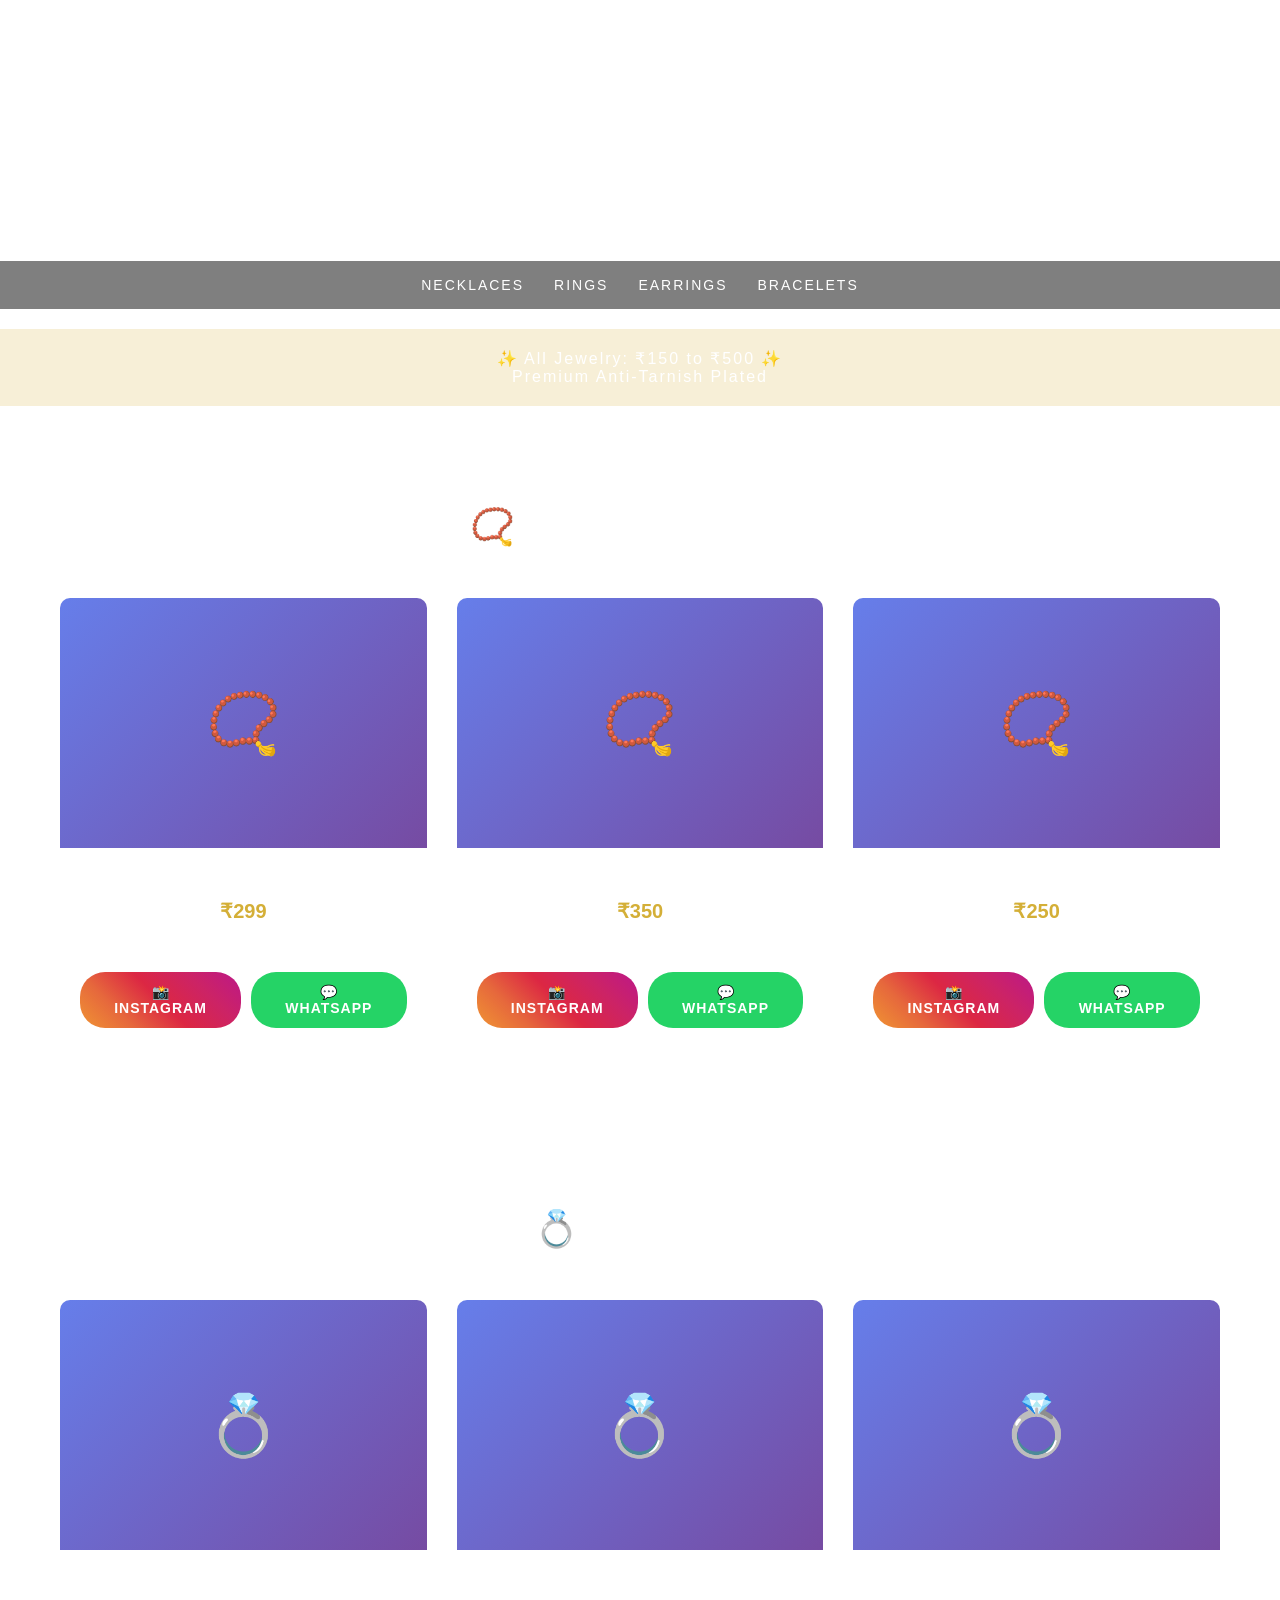
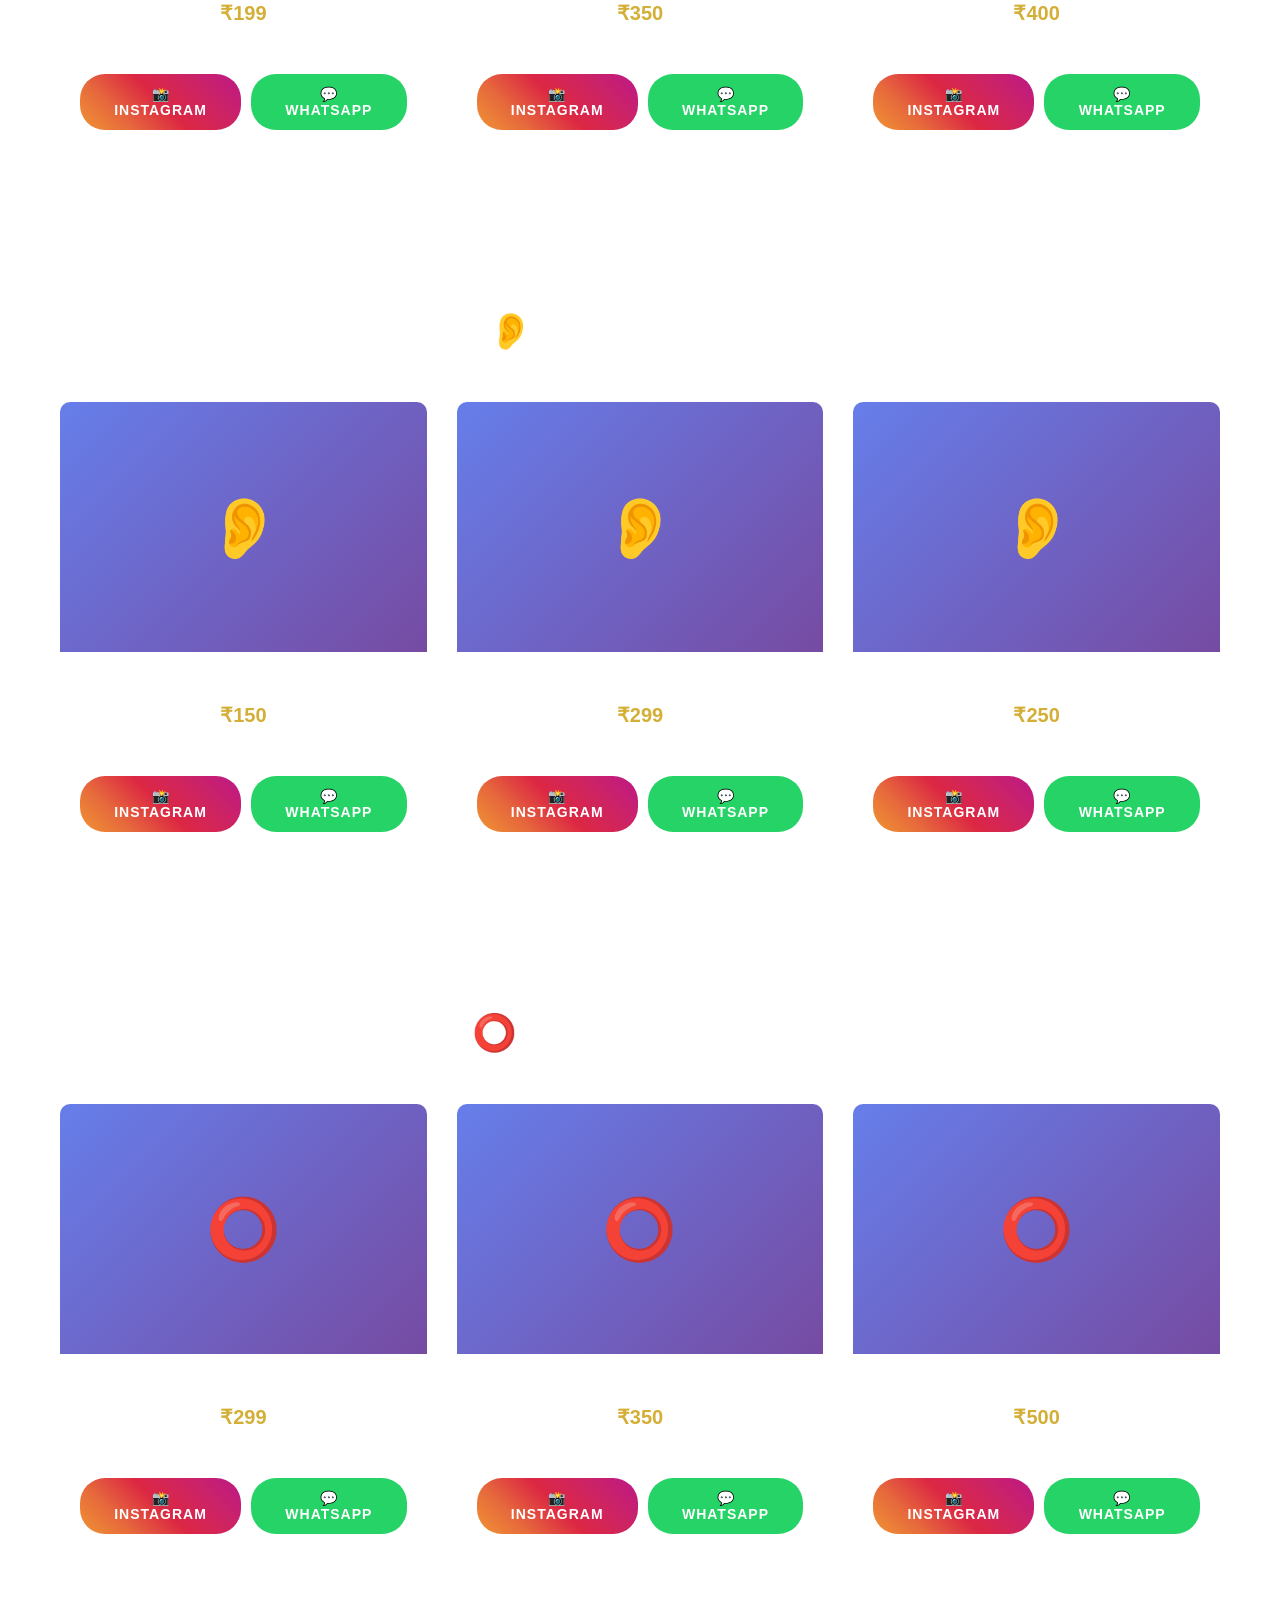
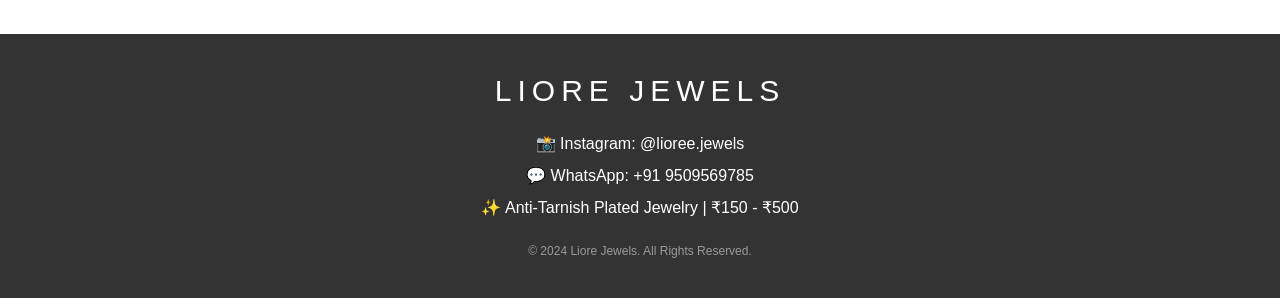
==== intel.html @ 283b18bf "Rename blackbox-output-code-93QWC4JUF7.html to intel.html" ====
<!DOCTYPE html>
<html lang="en">
<head>
    <meta charset="UTF-8">
    <meta name="viewport" content="width=device-width, initial-scale=1.0">
    <title>Liore Jewels | Elegant Anti-Tarnish Jewelry</title>
    <style>
        * {
            margin: 0;
            padding: 0;
            box-sizing: border-box;
            font-family: 'Segoe UI', Tahoma, Geneva, Verdana, sans-serif;
        }

        body {
            overflow-x: hidden;
        }

        /* VIDEO BACKGROUND */
        .video-bg {
            position: fixed;
            right: 0;
            bottom: 0;
            min-width: 100%;
            min-height: 100%;
            z-index: -1;
            object-fit: cover;
            filter: brightness(0.4);
        }

        /* HEADER */
        header {
            text-align: center;
            padding: 60px 20px;
            color: white;
        }

        .logo {
            font-size: 48px;
            font-weight: 300;
            letter-spacing: 8px;
            margin-bottom: 10px;
            text-transform: uppercase;
        }

        .tagline {
            font-size: 16px;
            opacity: 0.8;
            letter-spacing: 4px;
        }

        .scroll-down {
            margin-top: 40px;
            animation: bounce 2s infinite;
        }

        @keyframes bounce {
            0%, 20%, 50%, 80%, 100% {transform: translateY(0);}
            40% {transform: translateY(-10px);}
            60% {transform: translateY(-5px);}
        }

        /* NAVIGATION */
        nav {
            background: rgba(0,0,0,0.5);
            padding: 15px 0;
            position: sticky;
            top: 0;
            z-index: 100;
            backdrop-filter: blur(10px);
        }

        nav ul {
            display: flex;
            justify-content: center;
            list-style: none;
            flex-wrap: wrap;
            gap: 30px;
        }

        nav a {
            color: white;
            text-decoration: none;
            font-size: 14px;
            letter-spacing: 2px;
            text-transform: uppercase;
            transition: 0.3s;
        }

        nav a:hover {
            color: #d4af37;
        }

        /* SECTIONS */
        section {
            padding: 80px 20px;
            max-width: 1200px;
            margin: 0 auto;
        }

        .section-title {
            text-align: center;
            color: white;
            font-size: 36px;
            font-weight: 300;
            letter-spacing: 6px;
            margin-bottom: 50px;
            text-transform: uppercase;
        }

        /* PRODUCT GRID */
        .product-grid {
            display: grid;
            grid-template-columns: repeat(auto-fit, minmax(250px, 1fr));
            gap: 30px;
        }

        .product-card {
            background: rgba(255,255,255,0.1);
            border-radius: 10px;
            overflow: hidden;
            backdrop-filter: blur(10px);
            transition: 0.3s;
        }

        .product-card:hover {
            transform: translateY(-10px);
            background: rgba(255,255,255,0.15);
        }

        .product-image {
            width: 100%;
            height: 250px;
            background: linear-gradient(135deg, #667eea 0%, #764ba2 100%);
            display: flex;
            align-items: center;
            justify-content: center;
            font-size: 60px;
        }

        .product-info {
            padding: 20px;
            text-align: center;
            color: white;
        }

        .product-name {
            font-size: 18px;
            margin-bottom: 10px;
            letter-spacing: 2px;
        }

        .product-price {
            font-size: 20px;
            color: #d4af37;
            font-weight: bold;
            margin-bottom: 15px;
        }

        .product-tag {
            font-size: 12px;
            opacity: 0.7;
            margin-bottom: 20px;
        }

        /* ORDER BUTTONS */
        .order-buttons {
            display: flex;
            gap: 10px;
            justify-content: center;
        }

        .order-btn {
            padding: 12px 25px;
            border: none;
            border-radius: 25px;
            cursor: pointer;
            font-size: 14px;
            font-weight: bold;
            text-transform: uppercase;
            letter-spacing: 1px;
            transition: 0.3s;
            text-decoration: none;
            display: inline-block;
        }

        .instagram-btn {
            background: linear-gradient(45deg, #f09433, #e6683c, #dc2743, #cc2366, #bc1888);
            color: white;
        }

        .whatsapp-btn {
            background: #25D366;
            color: white;
        }

        .order-btn:hover {
            transform: scale(1.05);
        }

        /* FOOTER */
        footer {
            background: rgba(0,0,0,0.8);
            padding: 40px 20px;
            text-align: center;
            color: white;
        }

        .footer-logo {
            font-size: 30px;
            letter-spacing: 6px;
            margin-bottom: 20px;
        }

        .contact-info {
            margin-bottom: 20px;
            line-height: 2;
        }

        .copy {
            opacity: 0.5;
            font-size: 12px;
        }

        /* PRICE TAG */
        .price-range {
            text-align: center;
            color: white;
            padding: 20px;
            background: rgba(212, 175, 55, 0.2);
            margin: 20px 0;
            letter-spacing: 2px;
        }
    </style>
</head>
<body>
    <!-- VIDEO BACKGROUND -->
    <video autoplay muted loop class="video-bg">
        <source src="https://assets.mixkit.co/videos/preview/mixkit-sparkles-in-the-dark-1614-large.mp4" type="video/mp4">
    </video>

    <!-- HEADER -->
    <header>
        <div class="logo">LIORE JEWELS</div>
        <div class="tagline">Elegant Anti-Tarnish Plated Jewelry</div>
        <div class="scroll-down">↓</div>
    </header>

    <!-- NAVIGATION -->
    <nav>
        <ul>
            <li><a href="#necklaces">Necklaces</a></li>
            <li><a href="#rings">Rings</a></li>
            <li><a href="#earrings">Earrings</a></li>
            <li><a href="#bracelets">Bracelets</a></li>
        </ul>
    </nav>

    <!-- PRICE RANGE -->
    <div class="price-range">
        ✨ All Jewelry: ₹150 to ₹500 ✨<br>
        Premium Anti-Tarnish Plated
    </div>

    <!-- NECKLACES SECTION -->
    <section id="necklaces">
        <h2 class="section-title">📿 Necklaces</h2>
        <div class="product-grid">
            <div class="product-card">
                <div class="product-image">📿</div>
                <div class="product-info">
                    <div class="product-name">Gold Plated Necklace</div>
                    <div class="product-price">₹299</div>
                    <div class="product-tag">Anti-Tarnish</div>
                    <div class="order-buttons">
                        <a href="https://instagram.com/lioree.jewels" target="_blank" class="order-btn instagram-btn">📸 Instagram</a>
                        <a href="https://wa.me/919509569785" target="_blank" class="order-btn whatsapp-btn">💬 WhatsApp</a>
                    </div>
                </div>
            </div>
            <div class="product-card">
                <div class="product-image">📿</div>
                <div class="product-info">
                    <div class="product-name">Pendant Necklace</div>
                    <div class="product-price">₹350</div>
                    <div class="product-tag">Anti-Tarnish</div>
                    <div class="order-buttons">
                        <a href="https://instagram.com/lioree.jewels" target="_blank" class="order-btn instagram-btn">📸 Instagram</a>
                        <a href="https://wa.me/919509569785" target="_blank" class="order-btn whatsapp-btn">💬 WhatsApp</a>
                    </div>
                </div>
            </div>
            <div class="product-card">
                <div class="product-image">📿</div>
                <div class="product-info">
                    <div class="product-name">Chain Necklace</div>
                    <div class="product-price">₹250</div>
                    <div class="product-tag">Anti-Tarnish</div>
                    <div class="order-buttons">
                        <a href="https://instagram.com/lioree.jewels" target="_blank" class="order-btn instagram-btn">📸 Instagram</a>
                        <a href="https://wa.me/919509569785" target="_blank" class="order-btn whatsapp-btn">💬 WhatsApp</a>
                    </div>
                </div>
            </div>
        </div>
    </section>

    <!-- RINGS SECTION -->
    <section id="rings">
        <h2 class="section-title">💍 Rings</h2>
        <div class="product-grid">
            <div class="product-card">
                <div class="product-image">💍</div>
                <div class="product-info">
                    <div class="product-name">Gold Ring</div>
                    <div class="product-price">₹199</div>
                    <div class="product-tag">Anti-Tarnish</div>
                    <div class="order-buttons">
                        <a href="https://instagram.com/lioree.jewels" target="_blank" class="order-btn instagram-btn">📸 Instagram</a>
                        <a href="https://wa.me/919509569785" target="_blank" class="order-btn whatsapp-btn">💬 WhatsApp</a>
                    </div>
                </div>
            </div>
            <div class="product-card">
                <div class="product-image">💍</div>
                <div class="product-info">
                    <div class="product-name">Statement Ring</div>
                    <div class="product-price">₹350</div>
                    <div class="product-tag">Anti-Tarnish</div>
                    <div class="order-buttons">
                        <a href="https://instagram.com/lioree.jewels" target="_blank" class="order-btn instagram-btn">📸 Instagram</a>
                        <a href="https://wa.me/919509569785" target="_blank" class="order-btn whatsapp-btn">💬 WhatsApp</a>
                    </div>
                </div>
            </div>
            <div class="product-card">
                <div class="product-image">💍</div>
                <div class="product-info">
                    <div class="product-name">Cocktail Ring</div>
                    <div class="product-price">₹400</div>
                    <div class="product-tag">Anti-Tarnish</div>
                    <div class="order-buttons">
                        <a href="https://instagram.com/lioree.jewels" target="_blank" class="order-btn instagram-btn">📸 Instagram</a>
                        <a href="https://wa.me/919509569785" target="_blank" class="order-btn whatsapp-btn">💬 WhatsApp</a>
                    </div>
                </div>
            </div>
        </div>
    </section>

    <!-- EARRINGS SECTION -->
    <section id="earrings">
        <h2 class="section-title">👂 Earrings</h2>
        <div class="product-grid">
            <div class="product-card">
                <div class="product-image">👂</div>
                <div class="product-info">
                    <div class="product-name">Stud Earrings</div>
                    <div class="product-price">₹150</div>
                    <div class="product-tag">Anti-Tarnish</div>
                    <div class="order-buttons">
                        <a href="https://instagram.com/lioree.jewels" target="_blank" class="order-btn instagram-btn">📸 Instagram</a>
                        <a href="https://wa.me/919509569785" target="_blank" class="order-btn whatsapp-btn">💬 WhatsApp</a>
                    </div>
                </div>
            </div>
            <div class="product-card">
                <div class="product-image">👂</div>
                <div class="product-info">
                    <div class="product-name">Drop Earrings</div>
                    <div class="product-price">₹299</div>
                    <div class="product-tag">Anti-Tarnish</div>
                    <div class="order-buttons">
                        <a href="https://instagram.com/lioree.jewels" target="_blank" class="order-btn instagram-btn">📸 Instagram</a>
                        <a href="https://wa.me/919509569785" target="_blank" class="order-btn whatsapp-btn">💬 WhatsApp</a>
                    </div>
                </div>
            </div>
            <div class="product-card">
                <div class="product-image">👂</div>
                <div class="product-info">
                    <div class="product-name">Hoop Earrings</div>
                    <div class="product-price">₹250</div>
                    <div class="product-tag">Anti-Tarnish</div>
                    <div class="order-buttons">
                        <a href="https://instagram.com/lioree.jewels" target="_blank" class="order-btn instagram-btn">📸 Instagram</a>
                        <a href="https://wa.me/919509569785" target="_blank" class="order-btn whatsapp-btn">💬 WhatsApp</a>
                    </div>
                </div>
            </div>
        </div>
    </section>

    <!-- BRACELETS SECTION -->
    <section id="bracelets">
        <h2 class="section-title">⭕ Bracelets</h2>
        <div class="product-grid">
            <div class="product-card">
                <div class="product-image">⭕</div>
                <div class="product-info">
                    <div class="product-name">Bangle Bracelet</div>
                    <div class="product-price">₹299</div>
                    <div class="product-tag">Anti-Tarnish</div>
                    <div class="order-buttons">
                        <a href="https://instagram.com/lioree.jewels" target="_blank" class="order-btn instagram-btn">📸 Instagram</a>
                        <a href="https://wa.me/919509569785" target="_blank" class="order-btn whatsapp-btn">💬 WhatsApp</a>
                    </div>
                </div>
            </div>
            <div class="product-card">
                <div class="product-image">⭕</div>
                <div class="product-info">
                    <div class="product-name">Chain Bracelet</div>
                    <div class="product-price">₹350</div>
                    <div class="product-tag">Anti-Tarnish</div>
                    <div class="order-buttons">
                        <a href="https://instagram.com/lioree.jewels" target="_blank" class="order-btn instagram-btn">📸 Instagram</a>
                        <a href="https://wa.me/919509569785" target="_blank" class="order-btn whatsapp-btn">💬 WhatsApp</a>
                    </div>
                </div>
            </div>
            <div class="product-card">
                <div class="product-image">⭕</div>
                <div class="product-info">
                    <div class="product-name">Cuff Bracelet</div>
                    <div class="product-price">₹500</div>
                    <div class="product-tag">Anti-Tarnish</div>
                    <div class="order-buttons">
                        <a href="https://instagram.com/lioree.jewels" target="_blank" class="order-btn instagram-btn">📸 Instagram</a>
                        <a href="https://wa.me/919509569785" target="_blank" class="order-btn whatsapp-btn">💬 WhatsApp</a>
                    </div>
                </div>
            </div>
        </div>
    </section>

    <!-- FOOTER -->
    <footer>
        <div class="footer-logo">LIORE JEWELS</div>
        <div class="contact-info">
            📸 Instagram: @lioree.jewels<br>
            💬 WhatsApp: +91 9509569785<br>
            ✨ Anti-Tarnish Plated Jewelry | ₹150 - ₹500
        </div>
        <div class="copy">© 2024 Liore Jewels. All Rights Reserved.</div>
    </footer>
</body>
</html>
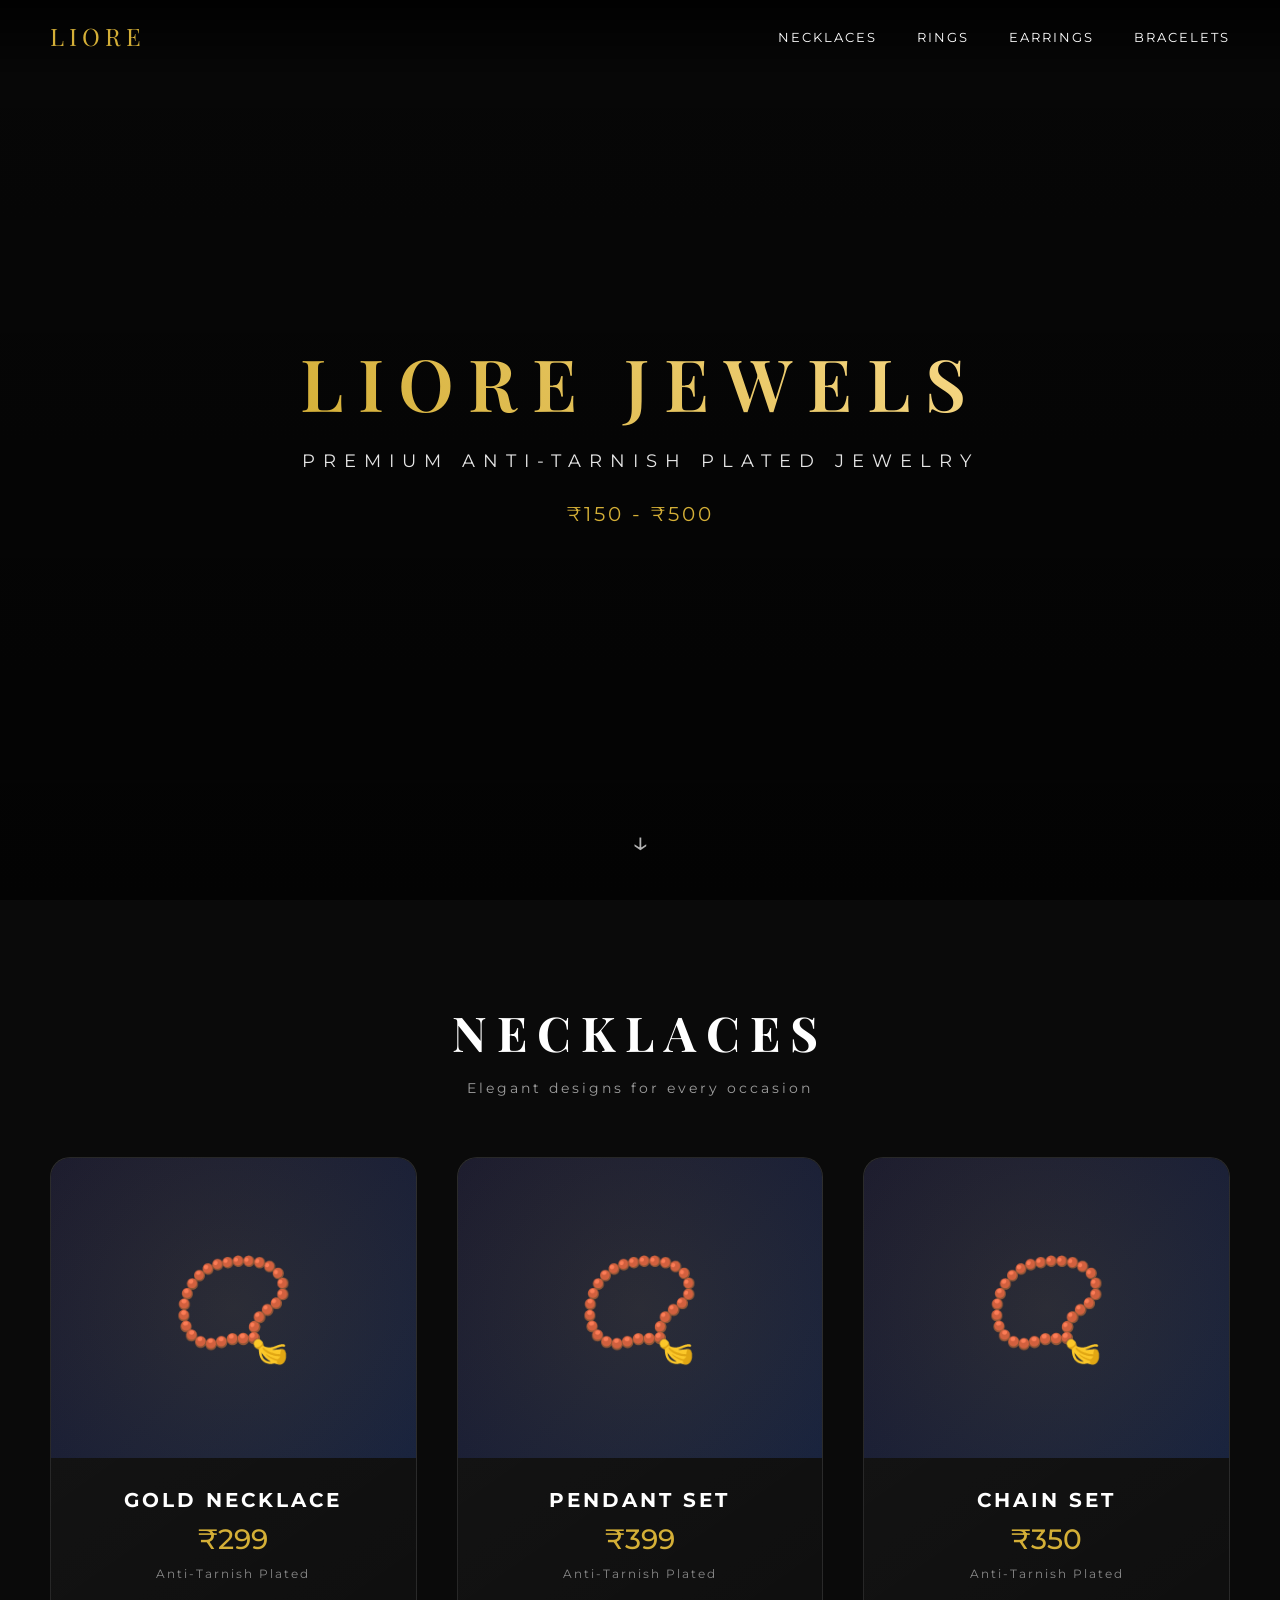
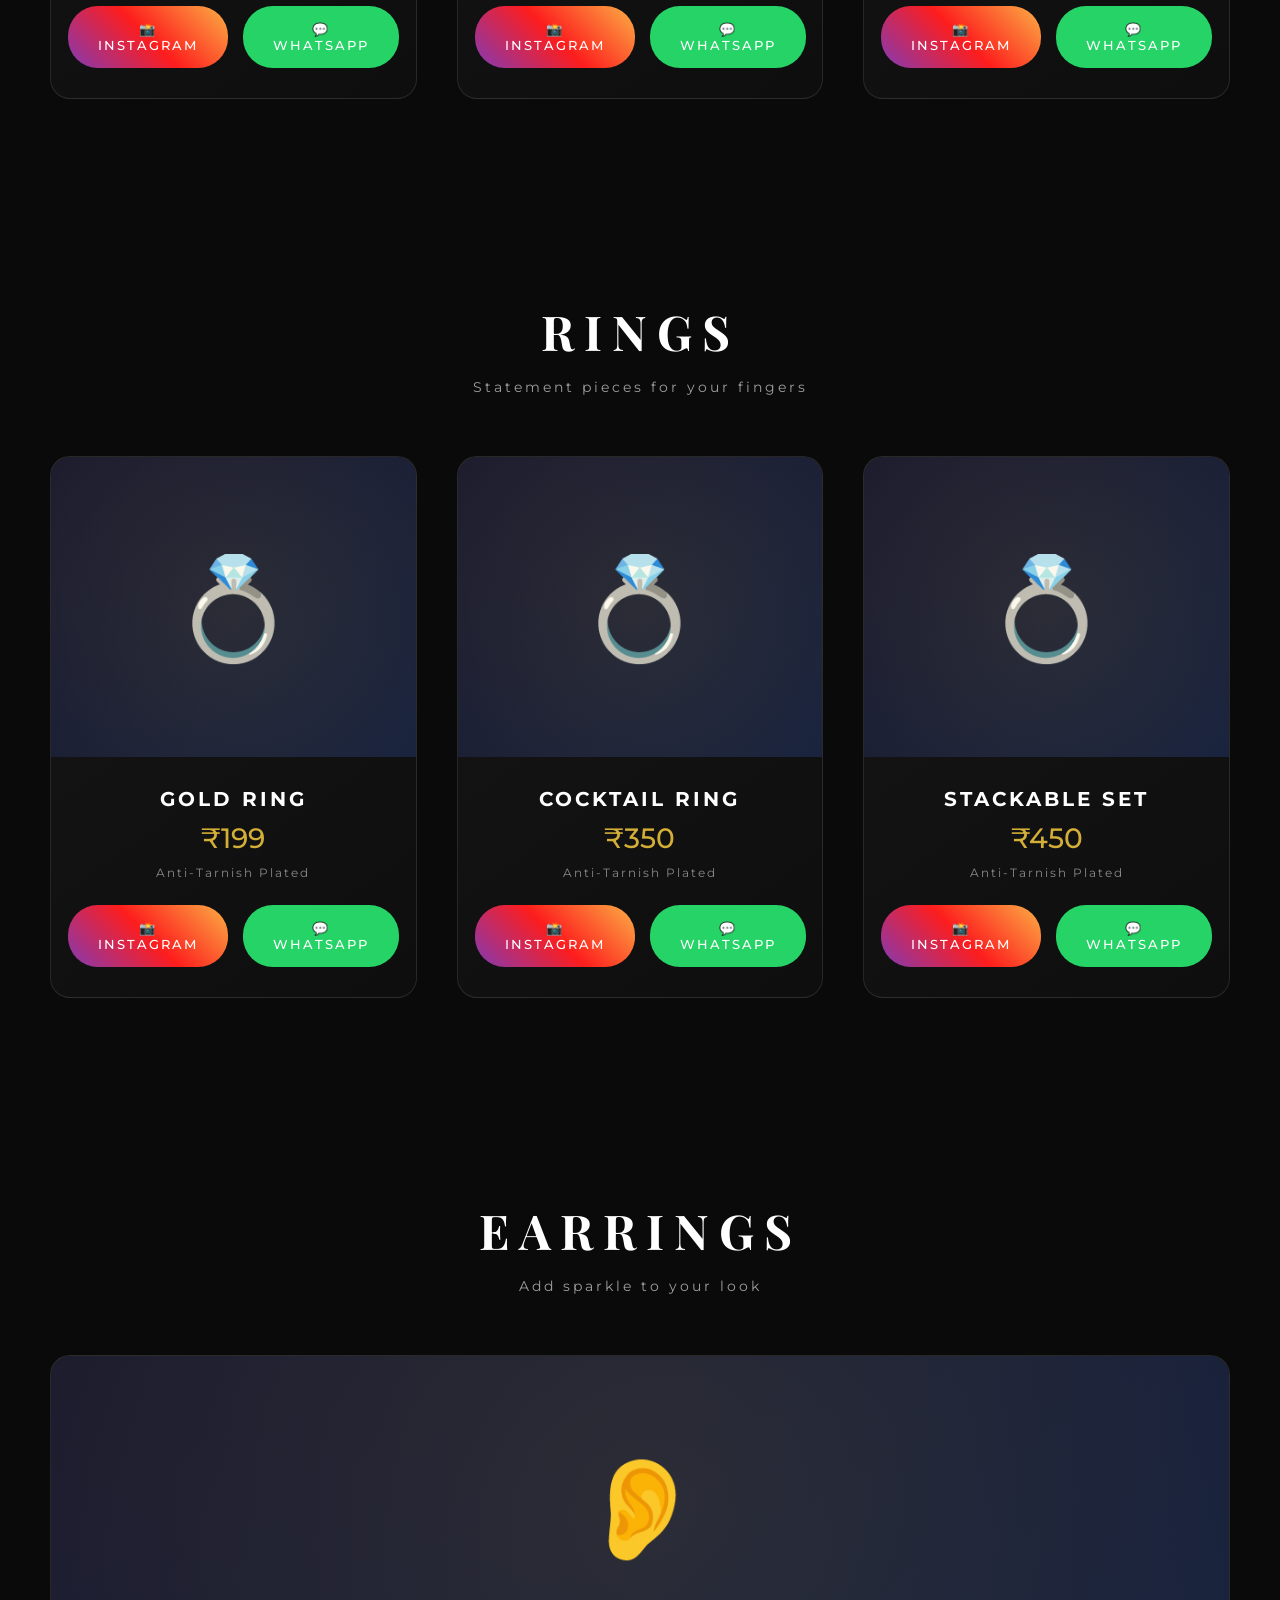
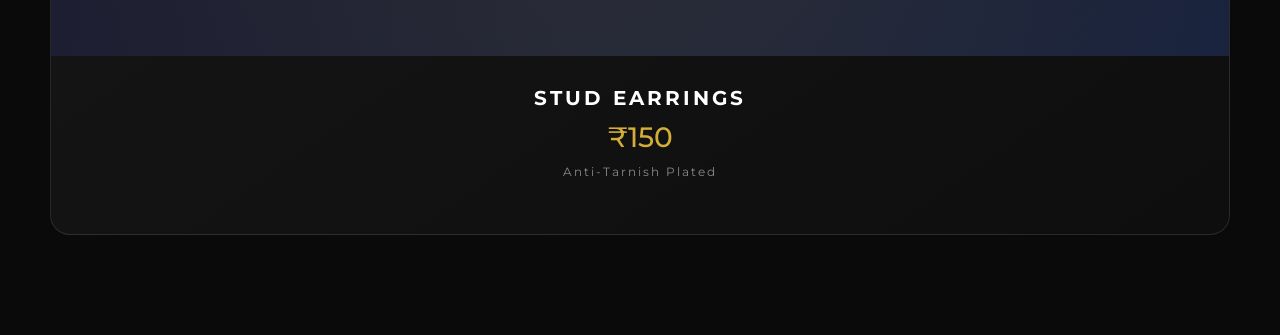
==== commit acf0e2c0: "Update intel.html" ====
--- a/intel.html
+++ b/intel.html
@@ -3,446 +3,481 @@
 <head>
     <meta charset="UTF-8">
     <meta name="viewport" content="width=device-width, initial-scale=1.0">
-    <title>Liore Jewels | Elegant Anti-Tarnish Jewelry</title>
+    <title>Liore Jewels | Premium Anti-Tarnish Jewelry</title>
+    <link href="https://fonts.googleapis.com/css2?family=Playfair+Display:wght@400;600&family=Montserrat:wght@300;400;500&display=swap" rel="stylesheet">
     <style>
         * {
             margin: 0;
             padding: 0;
             box-sizing: border-box;
-            font-family: 'Segoe UI', Tahoma, Geneva, Verdana, sans-serif;
         }
 
         body {
+            font-family: 'Montserrat', sans-serif;
+            background: #0a0a0a;
+            color: white;
             overflow-x: hidden;
         }
 
-        /* VIDEO BACKGROUND */
-        .video-bg {
-            position: fixed;
-            right: 0;
-            bottom: 0;
-            min-width: 100%;
-            min-height: 100%;
-            z-index: -1;
-            object-fit: cover;
-            filter: brightness(0.4);
-        }
-
-        /* HEADER */
-        header {
-            text-align: center;
-            padding: 60px 20px;
-            color: white;
-        }
-
-        .logo {
-            font-size: 48px;
-            font-weight: 300;
-            letter-spacing: 8px;
-            margin-bottom: 10px;
-            text-transform: uppercase;
-        }
-
-        .tagline {
-            font-size: 16px;
-            opacity: 0.8;
-            letter-spacing: 4px;
-        }
-
-        .scroll-down {
-            margin-top: 40px;
-            animation: bounce 2s infinite;
-        }
-
-        @keyframes bounce {
-            0%, 20%, 50%, 80%, 100% {transform: translateY(0);}
-            40% {transform: translateY(-10px);}
-            60% {transform: translateY(-5px);}
-        }
-
-        /* NAVIGATION */
-        nav {
-            background: rgba(0,0,0,0.5);
-            padding: 15px 0;
-            position: sticky;
-            top: 0;
-            z-index: 100;
-            backdrop-filter: blur(10px);
-        }
-
-        nav ul {
-            display: flex;
-            justify-content: center;
-            list-style: none;
-            flex-wrap: wrap;
-            gap: 30px;
-        }
-
-        nav a {
-            color: white;
-            text-decoration: none;
-            font-size: 14px;
-            letter-spacing: 2px;
-            text-transform: uppercase;
-            transition: 0.3s;
-        }
-
-        nav a:hover {
-            color: #d4af37;
-        }
-
-        /* SECTIONS */
-        section {
-            padding: 80px 20px;
-            max-width: 1200px;
-            margin: 0 auto;
-        }
-
-        .section-title {
-            text-align: center;
-            color: white;
-            font-size: 36px;
-            font-weight: 300;
-            letter-spacing: 6px;
-            margin-bottom: 50px;
-            text-transform: uppercase;
-        }
-
-        /* PRODUCT GRID */
-        .product-grid {
-            display: grid;
-            grid-template-columns: repeat(auto-fit, minmax(250px, 1fr));
-            gap: 30px;
-        }
-
-        .product-card {
-            background: rgba(255,255,255,0.1);
-            border-radius: 10px;
-            overflow: hidden;
-            backdrop-filter: blur(10px);
-            transition: 0.3s;
-        }
-
-        .product-card:hover {
-            transform: translateY(-10px);
-            background: rgba(255,255,255,0.15);
-        }
-
-        .product-image {
-            width: 100%;
-            height: 250px;
-            background: linear-gradient(135deg, #667eea 0%, #764ba2 100%);
+        /* ===== HERO SECTION WITH VIDEO ===== */
+        .hero {
+            height: 100vh;
+            position: relative;
             display: flex;
             align-items: center;
             justify-content: center;
-            font-size: 60px;
-        }
-
-        .product-info {
+            overflow: hidden;
+        }
+
+        .video-bg {
+            position: absolute;
+            top: 0;
+            left: 0;
+            width: 100%;
+            height: 100%;
+            object-fit: cover;
+            filter: brightness(0.3) saturate(1.2);
+        }
+
+        .hero-overlay {
+            position: absolute;
+            top: 0;
+            left: 0;
+            width: 100%;
+            height: 100%;
+            background: linear-gradient(180deg, rgba(0,0,0,0.3) 0%, rgba(0,0,0,0.7) 100%);
+        }
+
+        .hero-content {
+            position: relative;
+            z-index: 10;
+            text-align: center;
             padding: 20px;
-            text-align: center;
-            color: white;
-        }
-
-        .product-name {
+        }
+
+        .hero-logo {
+            font-family: 'Playfair Display', serif;
+            font-size: 72px;
+            font-weight: 600;
+            letter-spacing: 15px;
+            margin-bottom: 20px;
+            text-transform: uppercase;
+            background: linear-gradient(45deg, #d4af37, #f5d682, #d4af37);
+            -webkit-background-clip: text;
+            -webkit-text-fill-color: transparent;
+            animation: shimmer 3s infinite;
+            background-size: 200% auto;
+        }
+
+        @keyframes shimmer {
+            to {background-position: 200% center;}
+        }
+
+        .hero-tagline {
             font-size: 18px;
-            margin-bottom: 10px;
-            letter-spacing: 2px;
-        }
-
-        .product-price {
+            letter-spacing: 8px;
+            opacity: 0.9;
+            margin-bottom: 30px;
+            text-transform: uppercase;
+        }
+
+        .hero-price {
             font-size: 20px;
             color: #d4af37;
-            font-weight: bold;
+            letter-spacing: 3px;
+            margin-bottom: 40px;
+        }
+
+        .scroll-btn {
+            position: absolute;
+            bottom: 40px;
+            left: 50%;
+            transform: translateX(-50%);
+            animation: scrollBounce 2s infinite;
+            cursor: pointer;
+            font-size: 30px;
+            color: white;
+            opacity: 0.7;
+        }
+
+        @keyframes scrollBounce {
+            0%, 100% {transform: translateX(-50%) translateY(0);}
+            50% {transform: translateX(-50%) translateY(15px);}
+        }
+
+        /* ===== NAVIGATION ===== */
+        nav {
+            position: fixed;
+            top: 0;
+            left: 0;
+            width: 100%;
+            padding: 20px 50px;
+            display: flex;
+            justify-content: space-between;
+            align-items: center;
+            z-index: 1000;
+            background: linear-gradient(180deg, rgba(0,0,0,0.8) 0%, transparent 100%);
+            transition: 0.3s;
+        }
+
+        .nav-logo {
+            font-family: 'Playfair Display', serif;
+            font-size: 24px;
+            letter-spacing: 5px;
+            color: #d4af37;
+        }
+
+        .nav-links {
+            display: flex;
+            gap: 40px;
+            list-style: none;
+        }
+
+        .nav-links a {
+            color: white;
+            text-decoration: none;
+            font-size: 13px;
+            letter-spacing: 2px;
+            text-transform: uppercase;
+            transition: 0.3s;
+            position: relative;
+        }
+
+        .nav-links a::after {
+            content: '';
+            position: absolute;
+            bottom: -5px;
+            left: 0;
+            width: 0;
+            height: 1px;
+            background: #d4af37;
+            transition: 0.3s;
+        }
+
+        .nav-links a:hover::after {
+            width: 100%;
+        }
+
+        /* ===== SECTIONS ===== */
+        section {
+            padding: 100px 50px;
+            max-width: 1400px;
+            margin: 0 auto;
+        }
+
+        .section-header {
+            text-align: center;
+            margin-bottom: 60px;
+        }
+
+        .section-title {
+            font-family: 'Playfair Display', serif;
+            font-size: 48px;
+            letter-spacing: 10px;
             margin-bottom: 15px;
-        }
-
-        .product-tag {
+            text-transform: uppercase;
+        }
+
+        .section-subtitle {
+            font-size: 14px;
+            letter-spacing: 3px;
+            opacity: 0.6;
+        }
+
+        /* ===== PRODUCT GRID ===== */
+        .products {
+            display: grid;
+            grid-template-columns: repeat(auto-fit, minmax(300px, 1fr));
+            gap: 40px;
+        }
+
+        .product-card {
+            background: linear-gradient(145deg, rgba(255,255,255,0.05) 0%, rgba(255,255,255,0.02) 100%);
+            border: 1px solid rgba(255,255,255,0.1);
+            border-radius: 20px;
+            overflow: hidden;
+            transition: 0.4s;
+            cursor: pointer;
+        }
+
+        .product-card:hover {
+            transform: translateY(-15px);
+            border-color: rgba(212, 175, 55, 0.3);
+            box: 0 20px 60px rgba(0,0,0,0.5);
+        }
+
+        .product-image {
+            height: 300px;
+            background: linear-gradient(135deg, #1a1a2e 0%, #16213e 100%);
+            display: flex;
+            align-items: center;
+            justify-content: center;
+            font-size: 100px;
+            position: relative;
+            overflow: hidden;
+        }
+
+        .product-image::before {
+            content: '';
+            position: absolute;
+            top: -50%;
+            left: -50%;
+            width: 200%;
+            height: 200%;
+            background: radial-gradient(circle, rgba(212,175,55,0.1) 0%, transparent 60%);
+            animation: glow 4s infinite;
+        }
+
+        @keyframes glow {
+            0%, 100% {opacity: 0.5;}
+            50% {opacity: 1;}
+        }
+
+        .product-details {
+            padding: 30px;
+            text-align: center;
+        }
+
+        .product-name {
+            font-size: 20px;
+            letter-spacing: 3px;
+            margin-bottom: 10px;
+            text-transform: uppercase;
+        }
+
+        .product-price {
+            font-size: 28px;
+            color: #d4af37;
+            font-weight: 500;
+            margin-bottom: 10px;
+        }
+
+        .product-material {
             font-size: 12px;
-            opacity: 0.7;
-            margin-bottom: 20px;
-        }
-
-        /* ORDER BUTTONS */
-        .order-buttons {
+            opacity: 0.5;
+            letter-spacing: 2px;
+            margin-bottom: 25px;
+        }
+
+        .order-btns {
             display: flex;
-            gap: 10px;
+            gap: 15px;
             justify-content: center;
         }
 
         .order-btn {
-            padding: 12px 25px;
+            padding: 15px 30px;
             border: none;
-            border-radius: 25px;
+            border-radius: 30px;
+            font-size: 13px;
+            font-weight: 500;
+            letter-spacing: 2px;
+            text-transform: uppercase;
             cursor: pointer;
-            font-size: 14px;
-            font-weight: bold;
-            text-transform: uppercase;
-            letter-spacing: 1px;
             transition: 0.3s;
             text-decoration: none;
-            display: inline-block;
-        }
-
-        .instagram-btn {
-            background: linear-gradient(45deg, #f09433, #e6683c, #dc2743, #cc2366, #bc1888);
-            color: white;
-        }
-
-        .whatsapp-btn {
+            display: inline-flex;
+            align-items: center;
+            gap: 8px;
+        }
+
+        .insta-btn {
+            background: linear-gradient(45deg, #833ab4, #fd1d1d, #fcb045);
+            color: white;
+        }
+
+        .wa-btn {
             background: #25D366;
             color: white;
         }
 
         .order-btn:hover {
             transform: scale(1.05);
-        }
-
-        /* FOOTER */
+            box: 0 10px 30px rgba(0,0,0,0.3);
+        }
+
+        /* ===== FOOTER ===== */
         footer {
-            background: rgba(0,0,0,0.8);
-            padding: 40px 20px;
+            background: linear-gradient(180deg, #0a0a0a 0%, #1a1a1a 100%);
+            padding: 80px 50px;
             text-align: center;
-            color: white;
+            border-top: 1px solid rgba(255,255,255,0.1);
         }
 
         .footer-logo {
-            font-size: 30px;
-            letter-spacing: 6px;
-            margin-bottom: 20px;
-        }
-
-        .contact-info {
-            margin-bottom: 20px;
-            line-height: 2;
-        }
-
-        .copy {
-            opacity: 0.5;
+            font-family: 'Playfair Display', serif;
+            font-size: 48px;
+            letter-spacing: 10px;
+            margin-bottom: 30px;
+            background: linear-gradient(45deg, #d4af37, #f5d682, #d4af37);
+            -webkit-background-clip: text;
+            -webkit-text-fill-color: transparent;
+        }
+
+        .footer-contact {
+            margin-bottom: 30px;
+            line-height: 2.5;
+            font-size: 14px;
+            letter-spacing: 2px;
+        }
+
+        .footer-contact a {
+            color: white;
+            text-decoration: none;
+            transition: 0.3s;
+        }
+
+        .footer-contact a:hover {
+            color: #d4af37;
+        }
+
+        .footer-copy {
+            opacity: 0.4;
             font-size: 12px;
-        }
-
-        /* PRICE TAG */
-        .price-range {
-            text-align: center;
-            color: white;
-            padding: 20px;
-            background: rgba(212, 175, 55, 0.2);
-            margin: 20px 0;
             letter-spacing: 2px;
+        }
+
+        /* ===== RESPONSIVE ===== */
+        @media (max-width: 768px) {
+            .hero-logo {font-size: 40px; letter-spacing: 8px;}
+            .section-title {font-size: 32px;}
+            nav {padding: 15px 20px;}
+            .nav-links {display: none;}
+            section {padding: 60px 20px;}
+            .products {grid-template-columns: 1fr;}
         }
     </style>
 </head>
 <body>
-    <!-- VIDEO BACKGROUND -->
-    <video autoplay muted loop class="video-bg">
-        <source src="https://assets.mixkit.co/videos/preview/mixkit-sparkles-in-the-dark-1614-large.mp4" type="video/mp4">
-    </video>
-
-    <!-- HEADER -->
-    <header>
-        <div class="logo">LIORE JEWELS</div>
-        <div class="tagline">Elegant Anti-Tarnish Plated Jewelry</div>
-        <div class="scroll-down">↓</div>
-    </header>
-
-    <!-- NAVIGATION -->
-    <nav>
-        <ul>
-            <li><a href="#necklaces">Necklaces</a></li>
-            <li><a href="#rings">Rings</a></li>
-            <li><a href="#earrings">Earrings</a></li>
-            <li><a href="#bracelets">Bracelets</a></li>
-        </ul>
-    </nav>
-
-    <!-- PRICE RANGE -->
-    <div class="price-range">
-        ✨ All Jewelry: ₹150 to ₹500 ✨<br>
-        Premium Anti-Tarnish Plated
+
+    <!-- HERO SECTION -->
+    <div class="hero">
+        <video autoplay muted loop playsinline class="video-bg">
+            <source src="https://assets.mixkit.co/videos/preview/mixkit-jewelry-set-sparkling-in-the-light-41341-large.mp4" type="video/mp4">
+        </video>
+        <div class="hero-overlay"></div>
+        
+        <nav>
+            <div class="nav-logo">LIORE</div>
+            <ul class="nav-links">
+                <li><a href="#necklaces">Necklaces</a></li>
+                <li><a href="#rings">Rings</a></li>
+                <li><a href="#earrings">Earrings</a></li>
+                <li><a href="#bracelets">Bracelets</a></li>
+            </ul>
+        </nav>
+
+        <div class="hero-content">
+            <h1 class="hero-logo">LIORE JEWELS</h1>
+            <p class="hero-tagline">Premium Anti-Tarnish Plated Jewelry</p>
+            <p class="hero-price">₹150 - ₹500</p>
+        </div>
+
+        <div class="scroll-btn">↓</div>
     </div>
 
-    <!-- NECKLACES SECTION -->
+    <!-- NECKLACES -->
     <section id="necklaces">
-        <h2 class="section-title">📿 Necklaces</h2>
-        <div class="product-grid">
+        <div class="section-header">
+            <h2 class="section-title">Necklaces</h2>
+            <p class="section-subtitle">Elegant designs for every occasion</p>
+        </div>
+        <div class="products">
             <div class="product-card">
                 <div class="product-image">📿</div>
-                <div class="product-info">
-                    <div class="product-name">Gold Plated Necklace</div>
-                    <div class="product-price">₹299</div>
-                    <div class="product-tag">Anti-Tarnish</div>
-                    <div class="order-buttons">
-                        <a href="https://instagram.com/lioree.jewels" target="_blank" class="order-btn instagram-btn">📸 Instagram</a>
-                        <a href="https://wa.me/919509569785" target="_blank" class="order-btn whatsapp-btn">💬 WhatsApp</a>
+                <div class="product-details">
+                    <h3 class="product-name">Gold Necklace</h3>
+                    <p class="product-price">₹299</p>
+                    <p class="product-material">Anti-Tarnish Plated</p>
+                    <div class="order-btns">
+                        <a href="https://instagram.com/lioree.jewels" target="_blank" class="order-btn insta-btn">📸 Instagram</a>
+                        <a href="https://wa.me/919509569785" target="_blank" class="order-btn wa-btn">💬 WhatsApp</a>
                     </div>
                 </div>
             </div>
             <div class="product-card">
                 <div class="product-image">📿</div>
-                <div class="product-info">
-                    <div class="product-name">Pendant Necklace</div>
-                    <div class="product-price">₹350</div>
-                    <div class="product-tag">Anti-Tarnish</div>
-                    <div class="order-buttons">
-                        <a href="https://instagram.com/lioree.jewels" target="_blank" class="order-btn instagram-btn">📸 Instagram</a>
-                        <a href="https://wa.me/919509569785" target="_blank" class="order-btn whatsapp-btn">💬 WhatsApp</a>
+                <div class="product-details">
+                    <h3 class="product-name">Pendant Set</h3>
+                    <p class="product-price">₹399</p>
+                    <p class="product-material">Anti-Tarnish Plated</p>
+                    <div class="order-btns">
+                        <a href="https://instagram.com/lioree.jewels" target="_blank" class="order-btn insta-btn">📸 Instagram</a>
+                        <a href="https://wa.me/919509569785" target="_blank" class="order-btn wa-btn">💬 WhatsApp</a>
                     </div>
                 </div>
             </div>
             <div class="product-card">
                 <div class="product-image">📿</div>
-                <div class="product-info">
-                    <div class="product-name">Chain Necklace</div>
-                    <div class="product-price">₹250</div>
-                    <div class="product-tag">Anti-Tarnish</div>
-                    <div class="order-buttons">
-                        <a href="https://instagram.com/lioree.jewels" target="_blank" class="order-btn instagram-btn">📸 Instagram</a>
-                        <a href="https://wa.me/919509569785" target="_blank" class="order-btn whatsapp-btn">💬 WhatsApp</a>
+                <div class="product-details">
+                    <h3 class="product-name">ChAIN Set</h3>
+                    <p class="product-price">₹350</p>
+                    <p class="product-material">Anti-Tarnish Plated</p>
+                    <div class="order-btns">
+                        <a href="https://instagram.com/lioree.jewels" target="_blank" class="order-btn insta-btn">📸 Instagram</a>
+                        <a href="https://wa.me/919509569785" target="_blank" class="order-btn wa-btn">💬 WhatsApp</a>
                     </div>
                 </div>
             </div>
         </div>
     </section>
 
-    <!-- RINGS SECTION -->
+    <!-- RINGS -->
     <section id="rings">
-        <h2 class="section-title">💍 Rings</h2>
-        <div class="product-grid">
+        <div class="section-header">
+            <h2 class="section-title">Rings</h2>
+            <p class="section-subtitle">Statement pieces for your fingers</p>
+        </div>
+        <div class="products">
             <div class="product-card">
                 <div class="product-image">💍</div>
-                <div class="product-info">
-                    <div class="product-name">Gold Ring</div>
-                    <div class="product-price">₹199</div>
-                    <div class="product-tag">Anti-Tarnish</div>
-                    <div class="order-buttons">
-                        <a href="https://instagram.com/lioree.jewels" target="_blank" class="order-btn instagram-btn">📸 Instagram</a>
-                        <a href="https://wa.me/919509569785" target="_blank" class="order-btn whatsapp-btn">💬 WhatsApp</a>
+                <div class="product-details">
+                    <h3 class="product-name">Gold Ring</h3>
+                    <p class="product-price">₹199</p>
+                    <p class="product-material">Anti-Tarnish Plated</p>
+                    <div class="order-btns">
+                        <a href="https://instagram.com/lioree.jewels" target="_blank" class="order-btn insta-btn">📸 Instagram</a>
+                        <a href="https://wa.me/919509569785" target="_blank" class="order-btn wa-btn">💬 WhatsApp</a>
                     </div>
                 </div>
             </div>
             <div class="product-card">
                 <div class="product-image">💍</div>
-                <div class="product-info">
-                    <div class="product-name">Statement Ring</div>
-                    <div class="product-price">₹350</div>
-                    <div class="product-tag">Anti-Tarnish</div>
-                    <div class="order-buttons">
-                        <a href="https://instagram.com/lioree.jewels" target="_blank" class="order-btn instagram-btn">📸 Instagram</a>
-                        <a href="https://wa.me/919509569785" target="_blank" class="order-btn whatsapp-btn">💬 WhatsApp</a>
+                <div class="product-details">
+                    <h3 class="product-name">Cocktail Ring</h3>
+                    <p class="product-price">₹350</p>
+                    <p class="product-material">Anti-Tarnish Plated</p>
+                    <div class="order-btns">
+                        <a href="https://instagram.com/lioree.jewels" target="_blank" class="order-btn insta-btn">📸 Instagram</a>
+                        <a href="https://wa.me/919509569785" target="_blank" class="order-btn wa-btn">💬 WhatsApp</a>
                     </div>
                 </div>
             </div>
             <div class="product-card">
                 <div class="product-image">💍</div>
-                <div class="product-info">
-                    <div class="product-name">Cocktail Ring</div>
-                    <div class="product-price">₹400</div>
-                    <div class="product-tag">Anti-Tarnish</div>
-                    <div class="order-buttons">
-                        <a href="https://instagram.com/lioree.jewels" target="_blank" class="order-btn instagram-btn">📸 Instagram</a>
-                        <a href="https://wa.me/919509569785" target="_blank" class="order-btn whatsapp-btn">💬 WhatsApp</a>
+                <div class="product-details">
+                    <h3 class="product-name">Stackable Set</h3>
+                    <p class="product-price">₹450</p>
+                    <p class="product-material">Anti-Tarnish Plated</p>
+                    <div class="order-btns">
+                        <a href="https://instagram.com/lioree.jewels" target="_blank" class="order-btn insta-btn">📸 Instagram</a>
+                        <a href="https://wa.me/919509569785" target="_blank" class="order-btn wa-btn">💬 WhatsApp</a>
                     </div>
                 </div>
             </div>
         </div>
     </section>
 
-    <!-- EARRINGS SECTION -->
+    <!-- EARRINGS -->
     <section id="earrings">
-        <h2 class="section-title">👂 Earrings</h2>
-        <div class="product-grid">
+        <div class="section-header">
+            <h2 class="section-title">Earrings</h2>
+            <p class="section-subtitle">Add sparkle to your look</p>
+        </div>
+        <div class="products">
             <div class="product-card">
                 <div class="product-image">👂</div>
-                <div class="product-info">
-                    <div class="product-name">Stud Earrings</div>
-                    <div class="product-price">₹150</div>
-                    <div class="product-tag">Anti-Tarnish</div>
-                    <div class="order-buttons">
-                        <a href="https://instagram.com/lioree.jewels" target="_blank" class="order-btn instagram-btn">📸 Instagram</a>
-                        <a href="https://wa.me/919509569785" target="_blank" class="order-btn whatsapp-btn">💬 WhatsApp</a>
-                    </div>
-                </div>
-            </div>
-            <div class="product-card">
-                <div class="product-image">👂</div>
-                <div class="product-info">
-                    <div class="product-name">Drop Earrings</div>
-                    <div class="product-price">₹299</div>
-                    <div class="product-tag">Anti-Tarnish</div>
-                    <div class="order-buttons">
-                        <a href="https://instagram.com/lioree.jewels" target="_blank" class="order-btn instagram-btn">📸 Instagram</a>
-                        <a href="https://wa.me/919509569785" target="_blank" class="order-btn whatsapp-btn">💬 WhatsApp</a>
-                    </div>
-                </div>
-            </div>
-            <div class="product-card">
-                <div class="product-image">👂</div>
-                <div class="product-info">
-                    <div class="product-name">Hoop Earrings</div>
-                    <div class="product-price">₹250</div>
-                    <div class="product-tag">Anti-Tarnish</div>
-                    <div class="order-buttons">
-                        <a href="https://instagram.com/lioree.jewels" target="_blank" class="order-btn instagram-btn">📸 Instagram</a>
-                        <a href="https://wa.me/919509569785" target="_blank" class="order-btn whatsapp-btn">💬 WhatsApp</a>
-                    </div>
-                </div>
-            </div>
-        </div>
-    </section>
-
-    <!-- BRACELETS SECTION -->
-    <section id="bracelets">
-        <h2 class="section-title">⭕ Bracelets</h2>
-        <div class="product-grid">
-            <div class="product-card">
-                <div class="product-image">⭕</div>
-                <div class="product-info">
-                    <div class="product-name">Bangle Bracelet</div>
-                    <div class="product-price">₹299</div>
-                    <div class="product-tag">Anti-Tarnish</div>
-                    <div class="order-buttons">
-                        <a href="https://instagram.com/lioree.jewels" target="_blank" class="order-btn instagram-btn">📸 Instagram</a>
-                        <a href="https://wa.me/919509569785" target="_blank" class="order-btn whatsapp-btn">💬 WhatsApp</a>
-                    </div>
-                </div>
-            </div>
-            <div class="product-card">
-                <div class="product-image">⭕</div>
-                <div class="product-info">
-                    <div class="product-name">Chain Bracelet</div>
-                    <div class="product-price">₹350</div>
-                    <div class="product-tag">Anti-Tarnish</div>
-                    <div class="order-buttons">
-                        <a href="https://instagram.com/lioree.jewels" target="_blank" class="order-btn instagram-btn">📸 Instagram</a>
-                        <a href="https://wa.me/919509569785" target="_blank" class="order-btn whatsapp-btn">💬 WhatsApp</a>
-                    </div>
-                </div>
-            </div>
-            <div class="product-card">
-                <div class="product-image">⭕</div>
-                <div class="product-info">
-                    <div class="product-name">Cuff Bracelet</div>
-                    <div class="product-price">₹500</div>
-                    <div class="product-tag">Anti-Tarnish</div>
-                    <div class="order-buttons">
-                        <a href="https://instagram.com/lioree.jewels" target="_blank" class="order-btn instagram-btn">📸 Instagram</a>
-                        <a href="https://wa.me/919509569785" target="_blank" class="order-btn whatsapp-btn">💬 WhatsApp</a>
-                    </div>
-                </div>
-            </div>
-        </div>
-    </section>
-
-    <!-- FOOTER -->
-    <footer>
-        <div class="footer-logo">LIORE JEWELS</div>
-        <div class="contact-info">
-            📸 Instagram: @lioree.jewels<br>
-            💬 WhatsApp: +91 9509569785<br>
-            ✨ Anti-Tarnish Plated Jewelry | ₹150 - ₹500
-        </div>
-        <div class="copy">© 2024 Liore Jewels. All Rights Reserved.</div>
-    </footer>
-</body>
-</html>
+                <div class="product-details">
+                    <h3 class="product-name">Stud Earrings</h3>
+                    <p class="product-price">₹150</p>
+                    <p class="product-material">Anti-Tarnish Plated</p
